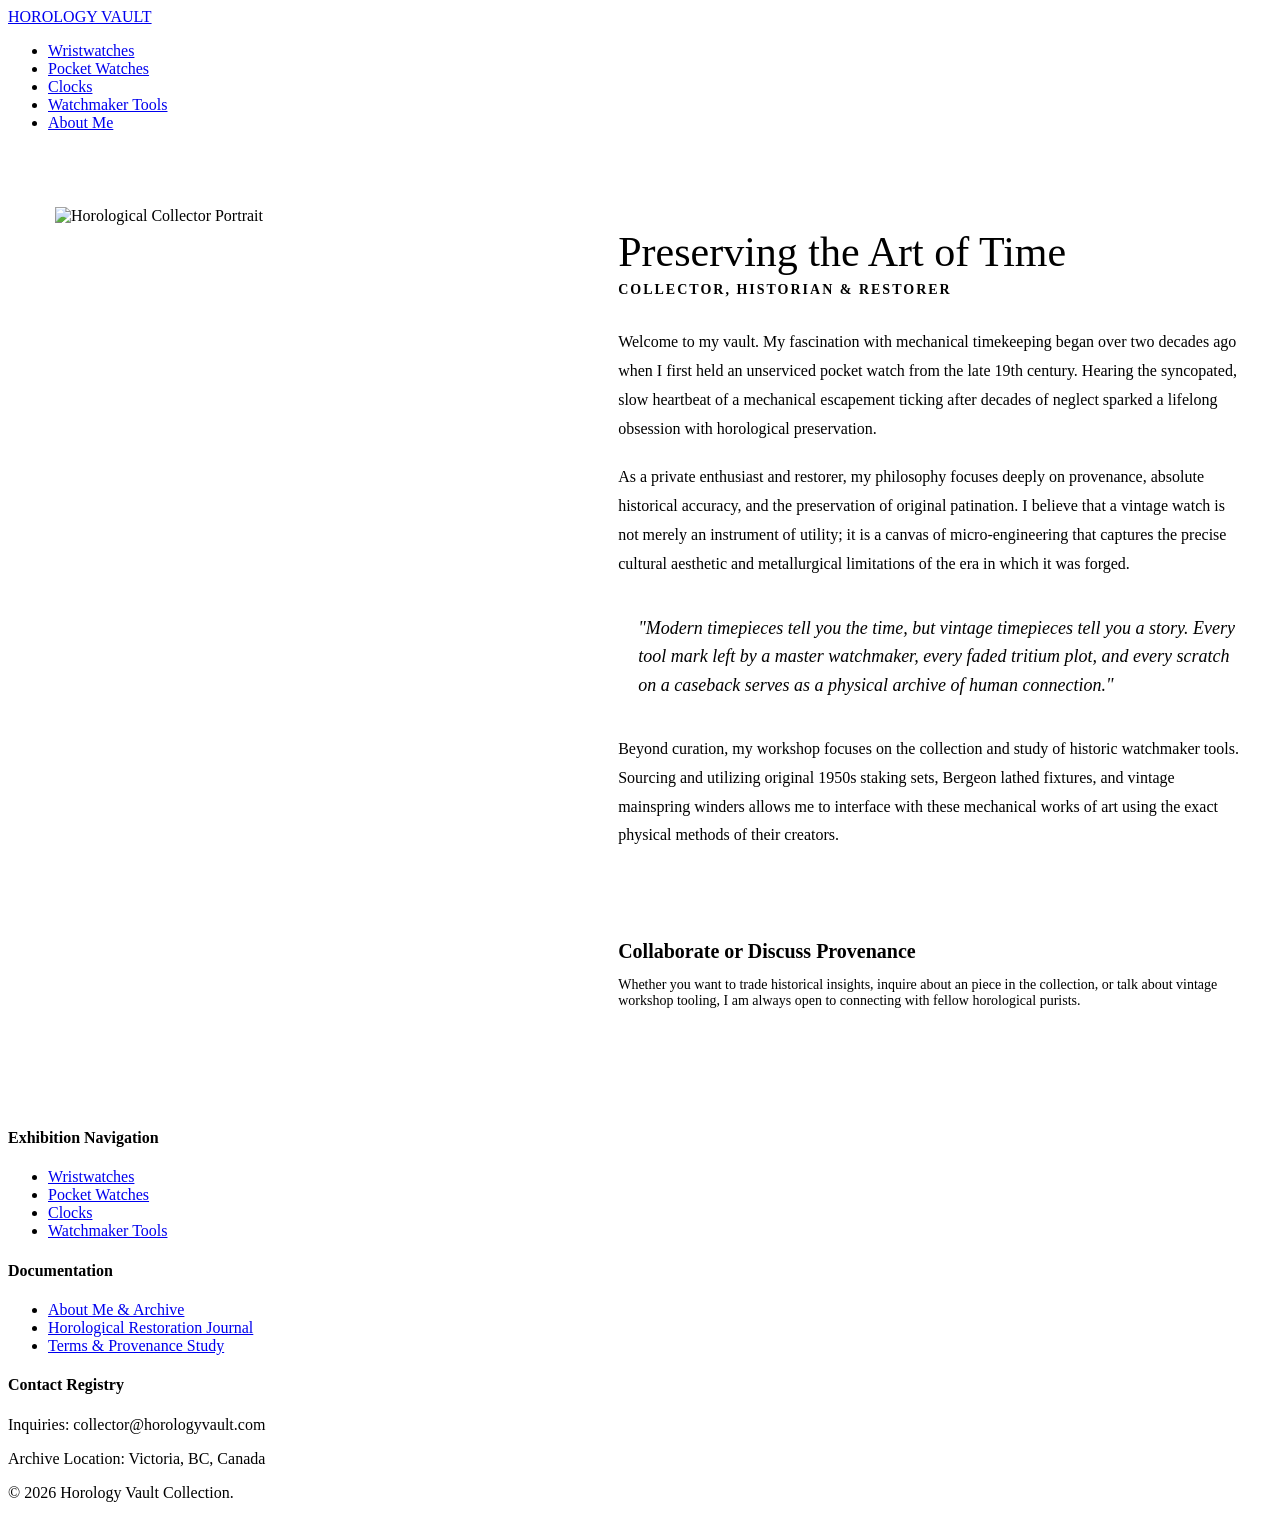
==== about.html @ 7607aca3 "renamed:    aboutme.html -> about.html" ====
<!DOCTYPE html>
<html lang="en">
<head>
    <meta charset="UTF-8">
    <meta name="viewport" content="width=device-width, initial-scale=1.0">
    <title>About the Archivist | Horological Vault</title>
    <link rel="stylesheet" href="style3.css">
    <link href="https://googleapis.com" rel="stylesheet">
</head>
<body>

    <!-- Unified Master Header Navigation -->
    <header>
        <nav class="nav-container">
            <div class="logo">
                <a href="index.html">HOROLOGY VAULT</a>
            </div>
            <ul class="nav-links">
                <li><a href="index.html">Wristwatches</a></li>
                <li><a href="#">Pocket Watches</a></li>
                <li><a href="#">Clocks</a></li>
                <li><a href="#">Watchmaker Tools</a></li>
                <li><a href="about.html" class="active">About Me</a></li>
            </ul>
        </nav>
    </header>

    <!-- About Me Editorial Grid Canvas -->
    <main class="about-layout">
        
        <!-- Left Column: Portrait Frame -->
        <section class="about-hero-frame">
            <img src="images/about_portrait.jpg" alt="Horological Collector Portrait">
        </section>

        <!-- Right Column: Biography Dossier -->
        <section class="about-dossier">
            <h1>Preserving the Art of Time</h1>
            <div class="about-subtitle">Collector, Historian & Restorer</div>
            
            <div class="about-story">
                <p>Welcome to my vault. My fascination with mechanical timekeeping began over two decades ago when I first held an unserviced pocket watch from the late 19th century. Hearing the syncopated, slow heartbeat of a mechanical escapement ticking after decades of neglect sparked a lifelong obsession with horological preservation.</p>
                
                <p>As a private enthusiast and restorer, my philosophy focuses deeply on provenance, absolute historical accuracy, and the preservation of original patination. I believe that a vintage watch is not merely an instrument of utility; it is a canvas of micro-engineering that captures the precise cultural aesthetic and metallurgical limitations of the era in which it was forged.</p>

                <!-- Architectural Design Highlight Quote -->
                <div class="horology-quote">
                    "Modern timepieces tell you the time, but vintage timepieces tell you a story. Every tool mark left by a master watchmaker, every faded tritium plot, and every scratch on a caseback serves as a physical archive of human connection."
                </div>

                <p>Beyond curation, my workshop focuses on the collection and study of historic watchmaker tools. Sourcing and utilizing original 1950s staking sets, Bergeon lathed fixtures, and vintage mainspring winders allows me to interface with these mechanical works of art using the exact physical methods of their creators.</p>
            </div>

            <!-- Call to Action Container -->
            <div class="about-cta">
                <h3>Collaborate or Discuss Provenance</h3>
                <p>Whether you want to trade historical insights, inquire about an piece in the collection, or talk about vintage workshop tooling, I am always open to connecting with fellow horological purists.</p>
                <a href="mailto:collector@horologyvault.com" class="btn-contact">Initiate Correspondence</a>
            </div>
        </section>

    </main>

    <!-- Master Footer & Site Map Matrix -->
    <footer>
        <div class="footer-container">
            <div class="footer-section">
                <h4>Exhibition Navigation</h4>
                <ul>
                    <li><a href="index.html">Wristwatches</a></li>
                    <li><a href="#">Pocket Watches</a></li>
                    <li><a href="#">Clocks</a></li>
                    <li><a href="#">Watchmaker Tools</a></li>
                </ul>
            </div>
            <div class="footer-section">
                <h4>Documentation</h4>
                <ul>
                    <li><a href="about.html">About Me & Archive</a></li>
                    <li><a href="#">Horological Restoration Journal</a></li>
                    <li><a href="#">Terms & Provenance Study</a></li>
                </ul>
            </div>
            <div class="footer-section">
                <h4>Contact Registry</h4>
                <p>Inquiries: collector@horologyvault.com</p>
                <p>Archive Location: Victoria, BC, Canada</p>
                <p>© 2026 Horology Vault Collection.</p>
            </div>
        </div>
    </footer>

</body>
</html>
---- style3.css ----
/* --- BIOGRAPHY & ABOUT ME SECTION --- */
.about-layout {
    max-width: 1200px;
    margin: 60px auto;
    padding: 0 20px;
    display: grid;
    grid-template-columns: 1fr 1.2fr; /* Image left, story right */
    gap: 60px;
    align-items: start;
}

/* Profile Visual Styling */
.about-hero-frame {
    position: relative;
    border: 1px solid var(--border-color);
    padding: 15px;
    background: #ffffff;
}

.about-hero-frame img {
    width: 100%;
    height: auto;
    aspect-ratio: 3 / 4;
    object-fit: cover;
    filter: grayscale(10%) contrast(105%); /* Gives photos a timeless, archival look */
}

/* Biography Editorial Typography */
.about-dossier h1 {
    font-family: var(--font-serif);
    font-size: 42px;
    font-weight: 400;
    line-height: 1.2;
    margin-bottom: 5px;
}

.about-subtitle {
    font-size: 14px;
    text-transform: uppercase;
    letter-spacing: 2px;
    color: var(--accent-gold);
    font-weight: 600;
    margin-bottom: 30px;
}

.about-story {
    font-size: 16px;
    color: var(--text-main);
    line-height: 1.8;
}

.about-story p {
    margin-bottom: 20px;
}

/* Horological Philosophy Callout Box */
.horology-quote {
    font-family: var(--font-serif);
    font-size: 18px;
    font-style: italic;
    color: var(--text-main);
    border-left: 2px solid var(--accent-gold);
    padding-left: 20px;
    margin: 35px 0;
    line-height: 1.6;
}

/* Contact / Outreach CTA Block */
.about-cta {
    margin-top: 40px;
    padding-top: 30px;
    border-top: 1px solid var(--border-color);
}

.about-cta h3 {
    font-family: var(--font-serif);
    font-size: 20px;
    margin-bottom: 10px;
}

.about-cta p {
    font-size: 14px;
    color: var(--text-muted);
    margin-bottom: 20px;
}

.btn-contact {
    display: inline-block;
    background: var(--text-main);
    color: #ffffff;
    text-decoration: none;
    padding: 12px 35px;
    font-size: 13px;
    text-transform: uppercase;
    letter-spacing: 1.5px;
    font-weight: 500;
    transition: background 0.2s ease;
}

.btn-contact:hover {
    background: var(--accent-gold);
}

/* Responsive Overrides */
@media (max-width: 992px) {
    .about-layout {
        grid-template-columns: 1fr; /* Stacks image on top of text on mobile/tablet */
        gap: 40px;
    }
    .about-hero-frame {
        max-width: 500px;
        margin: 0 auto;
    }
}
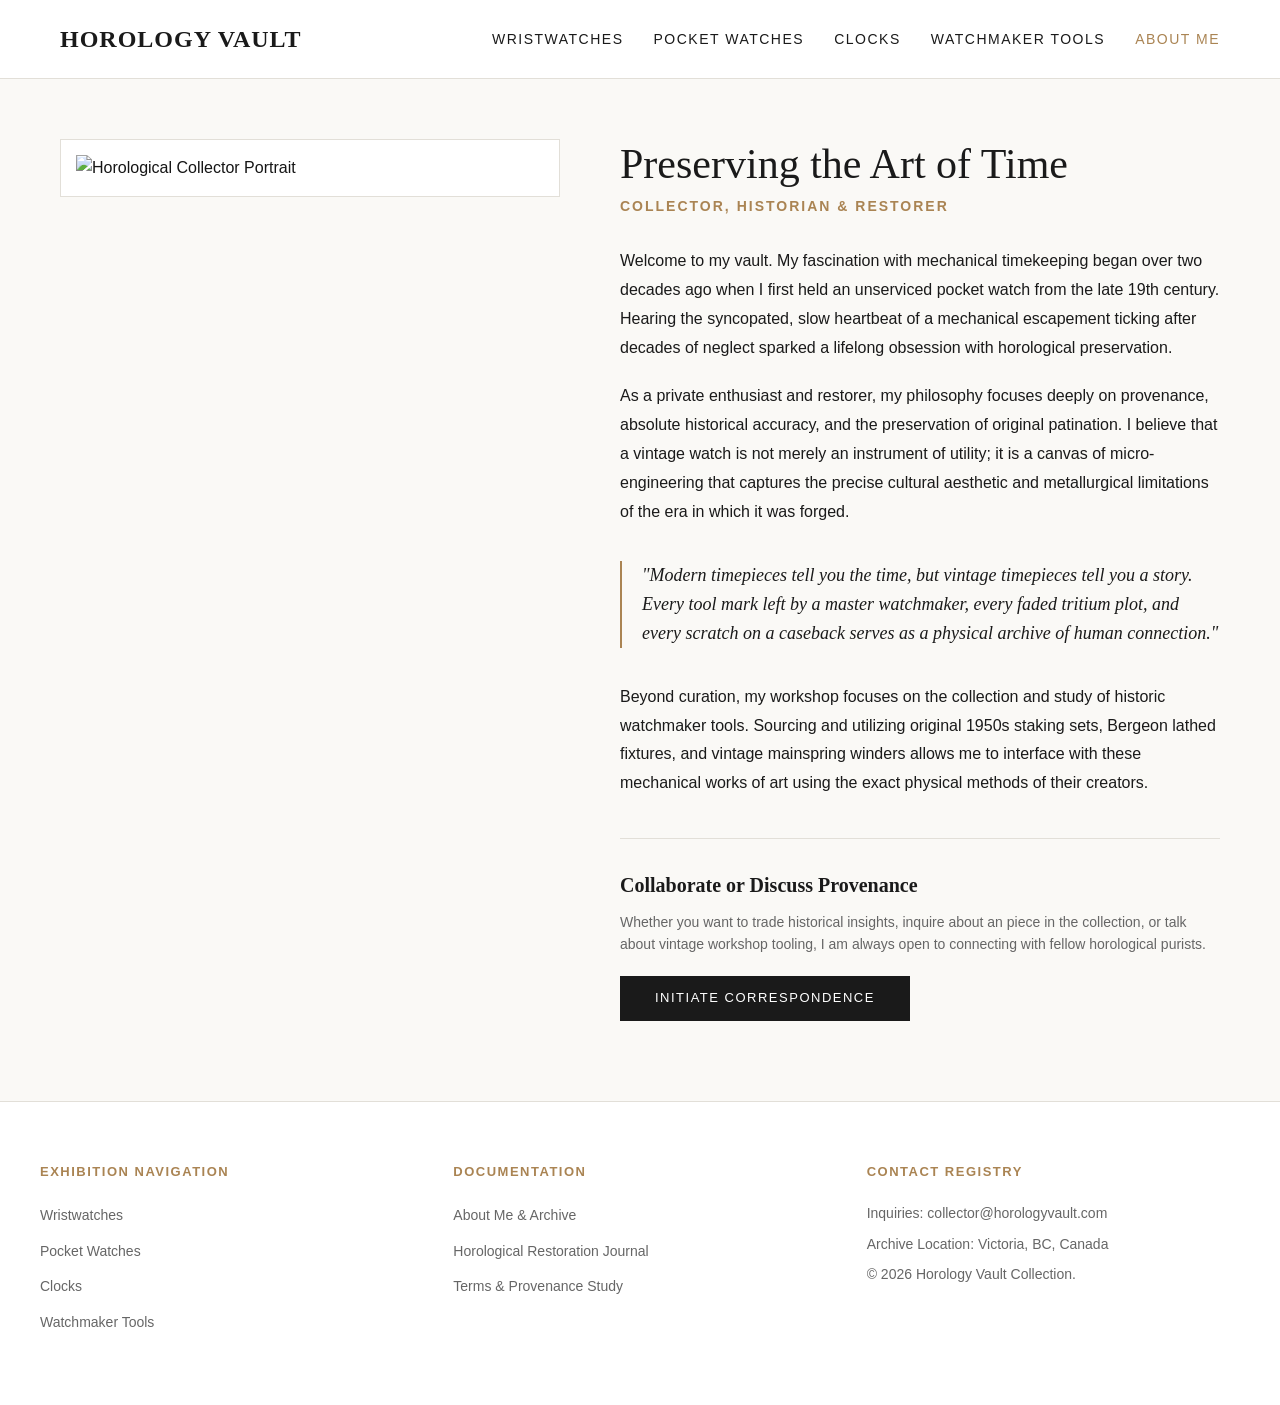
==== commit 583e1c7f: "added style.css" ====
--- a/about.html
+++ b/about.html
@@ -4,6 +4,7 @@
     <meta charset="UTF-8">
     <meta name="viewport" content="width=device-width, initial-scale=1.0">
     <title>About the Archivist | Horological Vault</title>
+    <link rel="stylesheet" href="style.css">
     <link rel="stylesheet" href="style3.css">
     <link href="https://googleapis.com" rel="stylesheet">
 </head>
--- a/style.css
+++ b/style.css
@@ -0,0 +1,388 @@
+/* --- GLOBAL STYLES & LUXURY LIGHT THEME --- */
+:root {
+    --bg-color: #faf9f6;         /* Creamy premium watch-vault white */
+    --text-main: #1a1a1a;        /* Deep charcoal for crisp editorial text */
+    --text-muted: #666666;       /* Soft grey for meta data and history text */
+    --border-color: #e2dfd8;     /* Fine horology dial-plate metallic beige */
+    --accent-gold: #aa8453;      /* Subtle vintage gold accent */
+    --font-serif: 'Playfair Display', Georgia, serif;
+    --font-sans: 'Inter', Helvetica Neue, sans-serif;
+}
+
+* {
+    box-sizing: border-box;
+    margin: 0;
+    padding: 0;
+}
+
+body {
+    background-color: var(--bg-color);
+    color: var(--text-main);
+    font-family: var(--font-sans);
+    line-height: 1.6;
+}
+
+/* --- REUSABLE HEADER & NAVIGATION --- */
+header {
+    border-bottom: 1px solid var(--border-color);
+    background: #ffffff;
+    position: sticky;
+    top: 0;
+    z-index: 1000;
+}
+
+.nav-container {
+    max-width: 1200px;
+    margin: 0 auto;
+    display: flex;
+    justify-content: space-between;
+    align-items: center;
+    padding: 20px;
+}
+
+.logo a {
+    font-family: var(--font-serif);
+    font-size: 24px;
+    font-weight: 700;
+    color: var(--text-main);
+    text-decoration: none;
+    letter-spacing: 1px;
+}
+
+.nav-links {
+    display: flex;
+    list-style: none;
+    gap: 30px;
+}
+
+.nav-links a {
+    text-decoration: none;
+    color: var(--text-main);
+    font-size: 14px;
+    font-weight: 500;
+    text-transform: uppercase;
+    letter-spacing: 1.5px;
+    transition: color 0.2s ease;
+}
+
+.nav-links a:hover, .nav-links a.active {
+    color: var(--accent-gold);
+}
+
+/* --- MAIN PAGE: 3x4 GRID SYSTEM --- */
+.main-layout {
+    max-width: 1200px;
+    margin: 40px auto;
+    padding: 0 20px;
+}
+
+.collection-title {
+    font-family: var(--font-serif);
+    font-size: 32px;
+    margin-bottom: 30px;
+    text-align: center;
+    font-weight: 400;
+}
+
+.watch-grid {
+    display: grid;
+    grid-template-columns: repeat(4, 1fr); /* 4 columns */
+    grid-template-rows: repeat(3, auto);  /* 3 explicit rows */
+    gap: 30px;
+}
+
+.grid-card {
+    background: #ffffff;
+    border: 1px solid var(--border-color);
+    padding: 15px;
+    text-decoration: none;
+    color: var(--text-main);
+    transition: transform 0.3s ease, box-shadow 0.3s ease;
+}
+
+.grid-card:hover {
+    transform: translateY(-4px);
+    box-shadow: 0 10px 20px rgba(0,0,0,0.05);
+}
+
+.grid-card img {
+    width: 100%;
+    aspect-ratio: 1 / 1;
+    object-fit: cover;
+    background: #fbfbfb;
+    margin-bottom: 15px;
+}
+
+.grid-card h3 {
+    font-family: var(--font-serif);
+    font-size: 18px;
+    margin-bottom: 5px;
+}
+
+.grid-card p {
+    font-size: 13px;
+    color: var(--text-muted);
+}
+
+/* --- SUB PAGE: PRODUCT EXPLORER & HISTORY --- */
+.sub-layout {
+    max-width: 1200px;
+    margin: 40px auto;
+    padding: 0 20px;
+    display: grid;
+    grid-template-columns: 1.2fr 1fr;
+    gap: 50px;
+}
+
+/* Visual Vault Component (Left Side) */
+.gallery-vault {
+    display: flex;
+    flex-direction: column;
+    gap: 20px;
+}
+
+.master-frame {
+    width: 100%;
+    border: 1px solid var(--border-color);
+    background: #ffffff;
+    padding: 20px;
+    overflow: hidden;
+}
+
+/* Added transition logic for smooth fade shifts */
+.master-frame img {
+    width: 100%;
+    height: auto;
+    aspect-ratio: 4 / 3;
+    object-fit: contain;
+    opacity: 1;
+    transition: opacity 0.3s ease-in-out;
+}
+
+/* Updated to allow perfect 120px square grids */
+.icon-carousel {
+    display: flex;
+    flex-wrap: wrap;
+    justify-content: flex-start;
+    gap: 12px;
+}
+
+/* Fixed 120x120px Icons with Scale Effect */
+.icon-thumb {
+    width: 120px;
+    height: 120px;
+    object-fit: cover;
+    border: 1px solid var(--border-color);
+    background: #ffffff;
+    cursor: pointer;
+    opacity: 0.6;
+    transition: all 0.25s cubic-bezier(0.4, 0, 0.2, 1);
+}
+
+.icon-thumb:hover {
+    opacity: 0.9;
+    transform: scale(1.03);
+}
+
+.icon-thumb.active {
+    opacity: 1;
+    border-color: var(--accent-gold);
+    transform: scale(1.03);
+    box-shadow: 0 4px 10px rgba(170, 132, 83, 0.15);
+}
+
+/* Utility class applied via Javascript during transitions */
+.fade-out {
+    opacity: 0 !important;
+}
+
+/* Keep layouts clean on tablets */
+@media (max-width: 1200px) {
+    .icon-thumb {
+        width: 100px;
+        height: 100px;
+    }
+}
+
+/* Historical Dossier Component (Right Side) */
+.dossier-panel {
+    display: flex;
+    flex-direction: column;
+}
+
+.dossier-panel h1 {
+    font-family: var(--font-serif);
+    font-size: 36px;
+    margin-bottom: 10px;
+}
+
+.maker-meta {
+    font-size: 14px;
+    text-transform: uppercase;
+    letter-spacing: 1px;
+    color: var(--accent-gold);
+    margin-bottom: 25px;
+    font-weight: 600;
+}
+
+.history-text {
+    font-size: 16px;
+    color: var(--text-main);
+    margin-bottom: 40px;
+}
+
+.history-text p {
+    margin-bottom: 15px;
+}
+
+/* Interactive Feedback Engine */
+.feedback-box {
+    border-top: 1px solid var(--border-color);
+    padding-top: 30px;
+}
+
+.feedback-box h3 {
+    font-family: var(--font-serif);
+    font-size: 20px;
+    margin-bottom: 15px;
+}
+
+.feedback-form {
+    display: flex;
+    flex-direction: column;
+    gap: 15px;
+}
+
+.feedback-form input, .feedback-form textarea {
+    width: 100%;
+    padding: 12px;
+    border: 1px solid var(--border-color);
+    background: #ffffff;
+    font-family: var(--font-sans);
+    font-size: 14px;
+}
+
+.feedback-form input:focus, .feedback-form textarea:focus {
+    outline: none;
+    border-color: var(--accent-gold);
+}
+
+.feedback-form button {
+    align-self: flex-start;
+    background: var(--text-main);
+    color: #ffffff;
+    border: none;
+    padding: 12px 30px;
+    font-size: 13px;
+    text-transform: uppercase;
+    letter-spacing: 1px;
+    cursor: pointer;
+    transition: background 0.2s ease;
+}
+
+.feedback-form button:hover {
+    background: var(--accent-gold);
+}
+
+/* --- REUSABLE FOOTER --- */
+footer {
+    background: #ffffff;
+    border-top: 1px solid var(--border-color);
+    margin-top: 80px;
+    padding: 60px 20px;
+}
+
+.footer-container {
+    max-width: 1200px;
+    margin: 0 auto;
+    display: grid;
+    grid-template-columns: repeat(3, 1fr);
+    gap: 40px;
+}
+
+.footer-section h4 {
+    font-family: var(--font-sans);
+    font-size: 13px;
+    text-transform: uppercase;
+    letter-spacing: 1.5px;
+    margin-bottom: 20px;
+    color: var(--accent-gold);
+}
+
+.footer-section ul {
+    list-style: none;
+}
+
+.footer-section ul li {
+    margin-bottom: 10px;
+}
+
+.footer-section ul li a {
+    text-decoration: none;
+    color: var(--text-muted);
+    font-size: 14px;
+}
+
+.footer-section ul li a:hover {
+    color: var(--text-main);
+}
+
+.footer-section p {
+    font-size: 14px;
+    color: var(--text-muted);
+    margin-bottom: 8px;
+}
+
+/* --- RESPONSIVE ADAPTATIONS --- */
+@media (max-width: 992px) {
+    .watch-grid { grid-template-columns: repeat(2, 1fr); }
+    .sub-layout { grid-template-columns: 1fr; }
+}
+@media (max-width: 600px) {
+    .nav-container { flex-direction: column; gap: 15px; }
+    .nav-links { gap: 15px; flex-wrap: wrap; justify-content: center; }
+    .watch-grid { grid-template-columns: 1fr; }
+    .footer-container { grid-template-columns: 1fr; }
+}
+
+/* --- INTERACTIVE GRID FILTER CONTROLS --- */
+.filter-bar {
+    display: flex;
+    justify-content: center;
+    gap: 15px;
+    margin-bottom: 40px;
+    flex-wrap: wrap;
+}
+
+.filter-btn {
+    background: transparent;
+    border: 1px solid var(--border-color);
+    color: var(--text-main);
+    padding: 10px 24px;
+    font-family: var(--font-sans);
+    font-size: 13px;
+    text-transform: uppercase;
+    letter-spacing: 1px;
+    cursor: pointer;
+    font-weight: 500;
+    transition: all 0.25s ease;
+}
+
+.filter-btn:hover {
+    border-color: var(--text-main);
+    background-color: #f0ede6;
+}
+
+.filter-btn.active {
+    background: var(--text-main);
+    color: #ffffff;
+    border-color: var(--text-main);
+}
+
+/* Updated Transition Hooks for Grid Cards */
+.grid-card {
+    transition: opacity 0.3s ease, transform 0.3s ease, box-shadow 0.3s ease;
+    opacity: 1;
+    transform: scale(1);
+}
+
